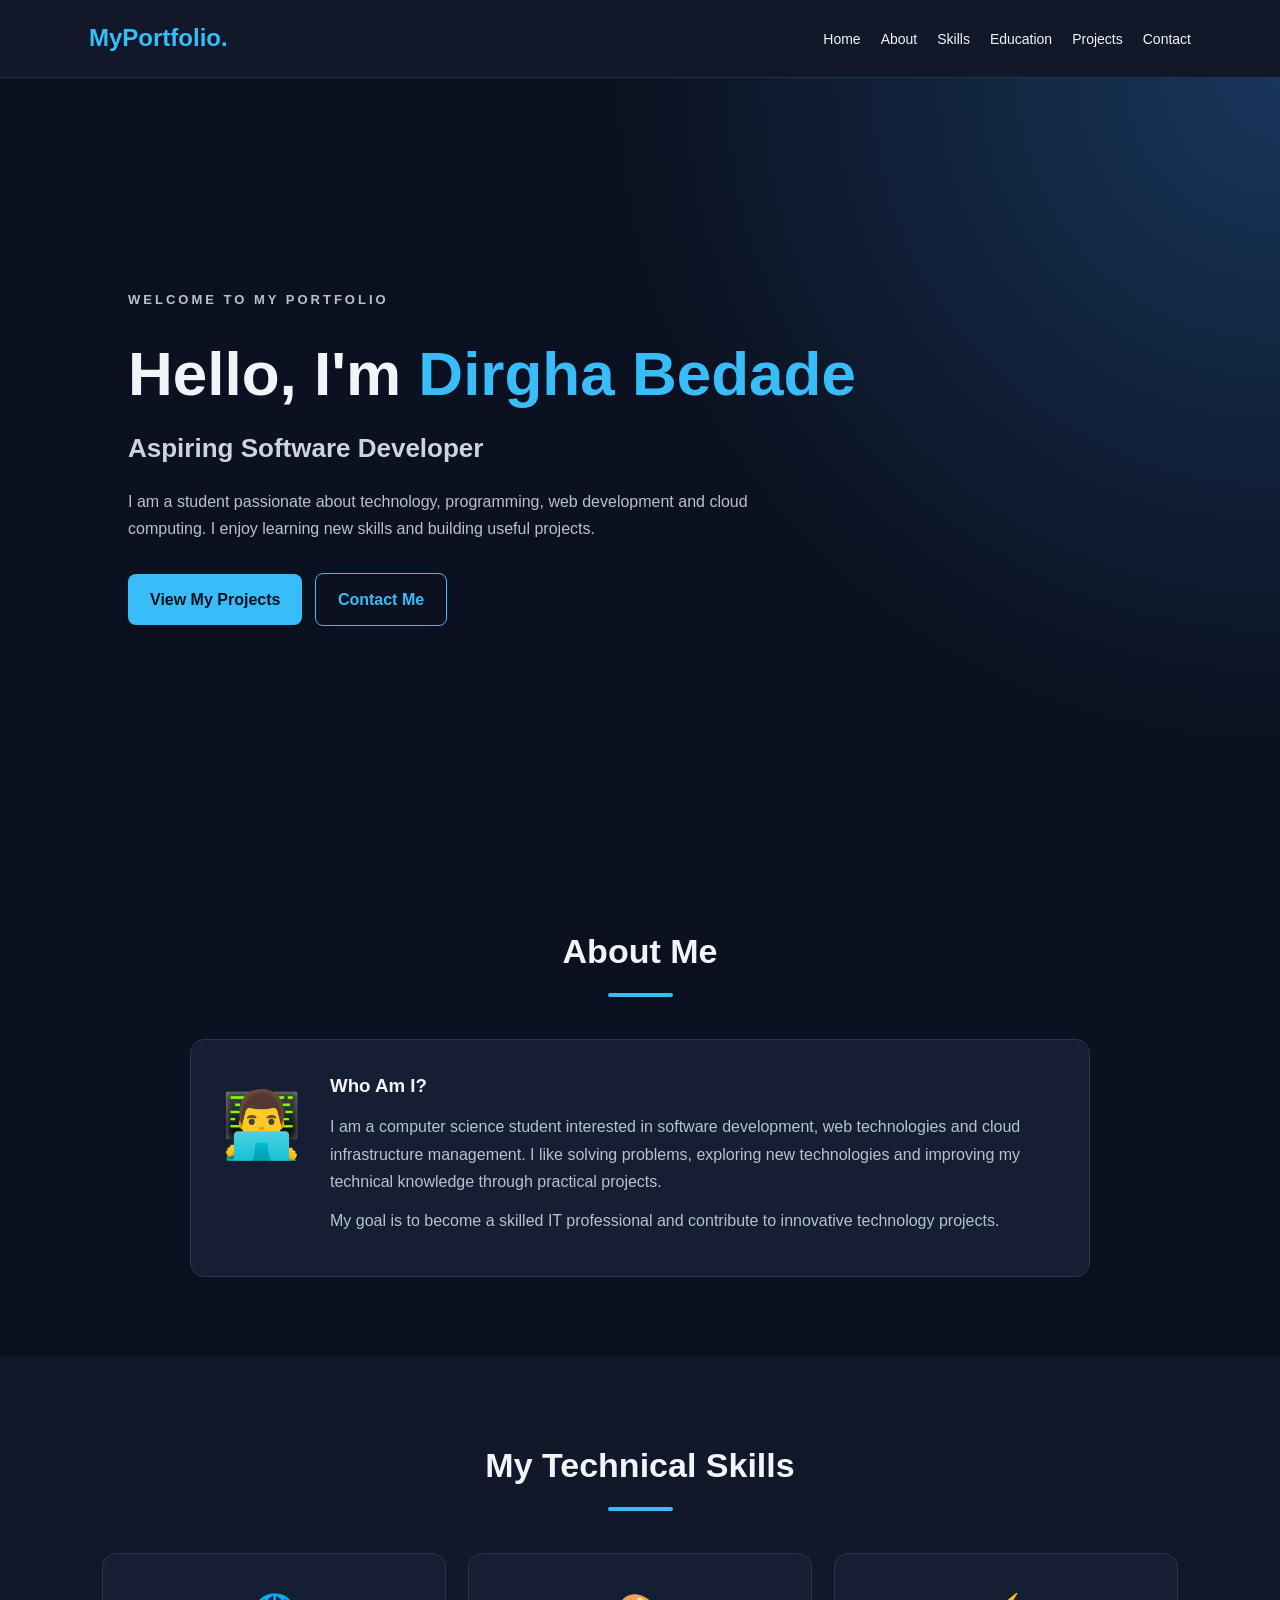
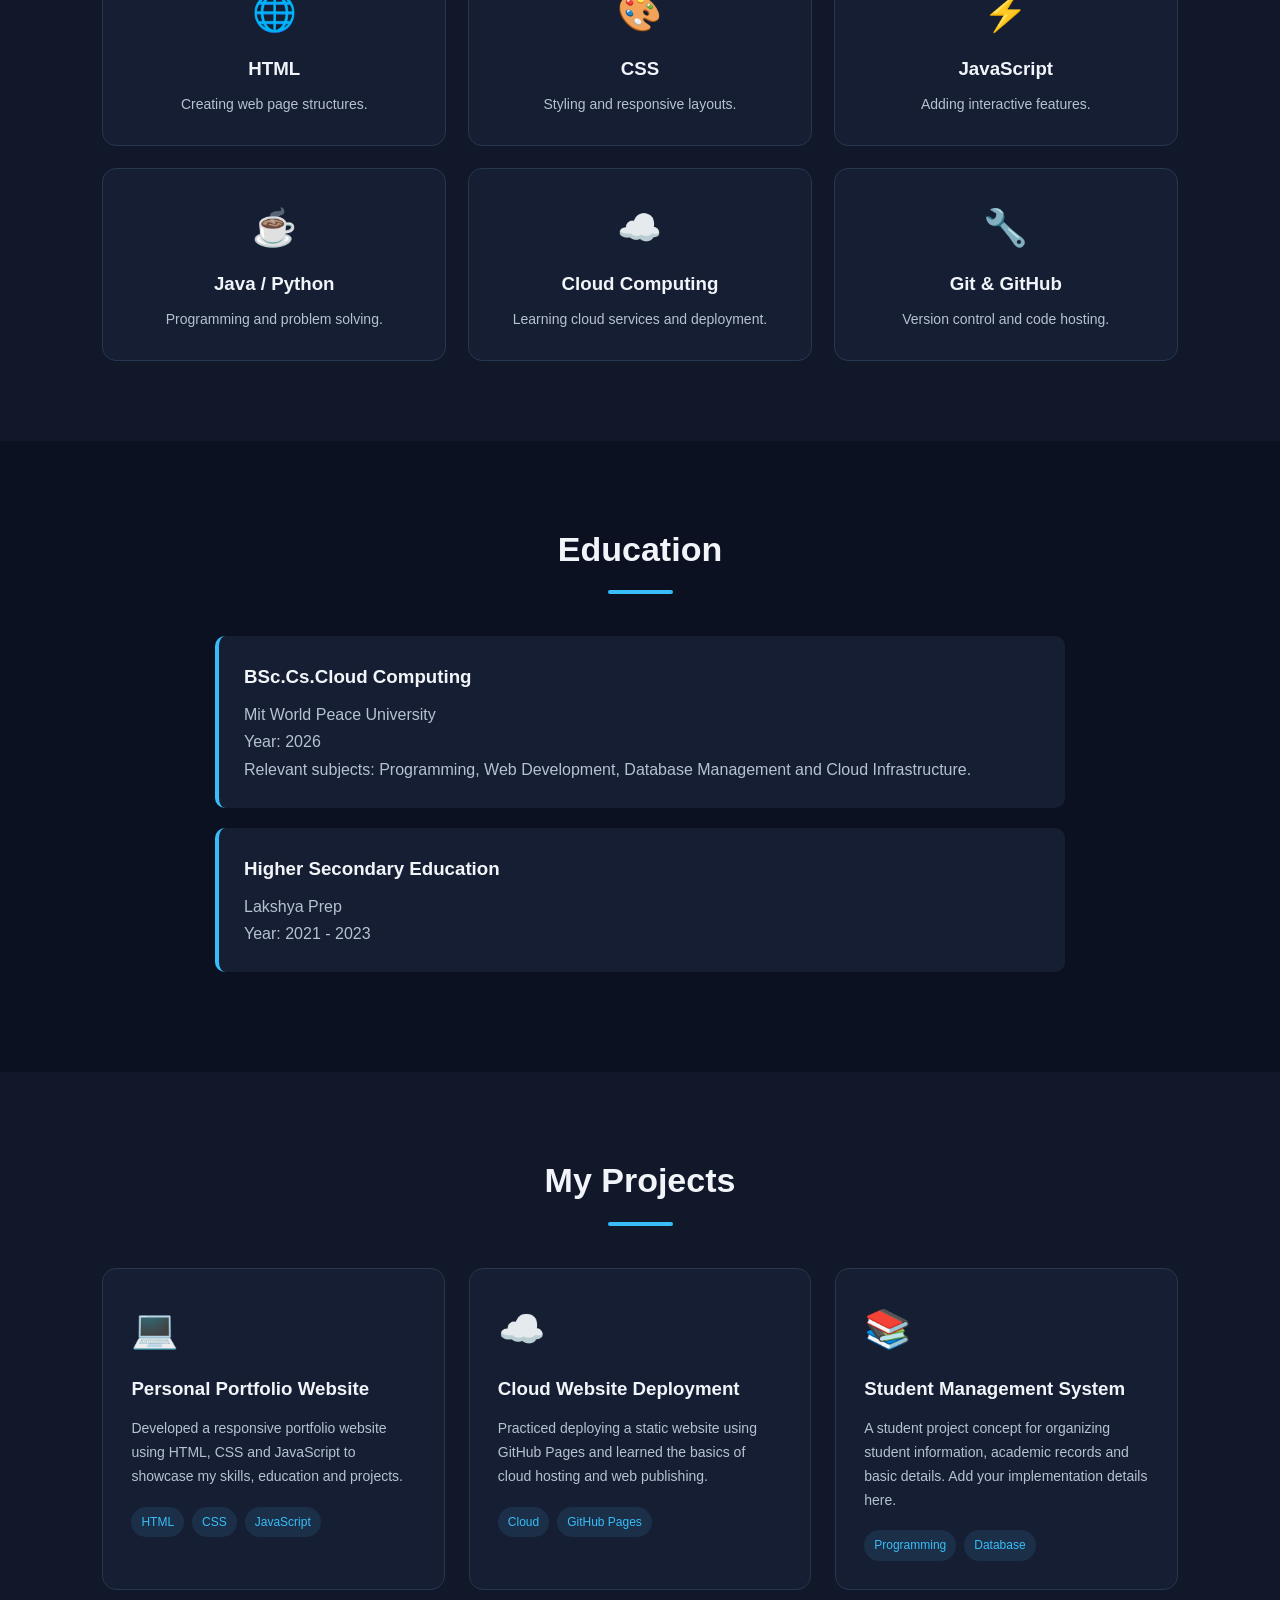
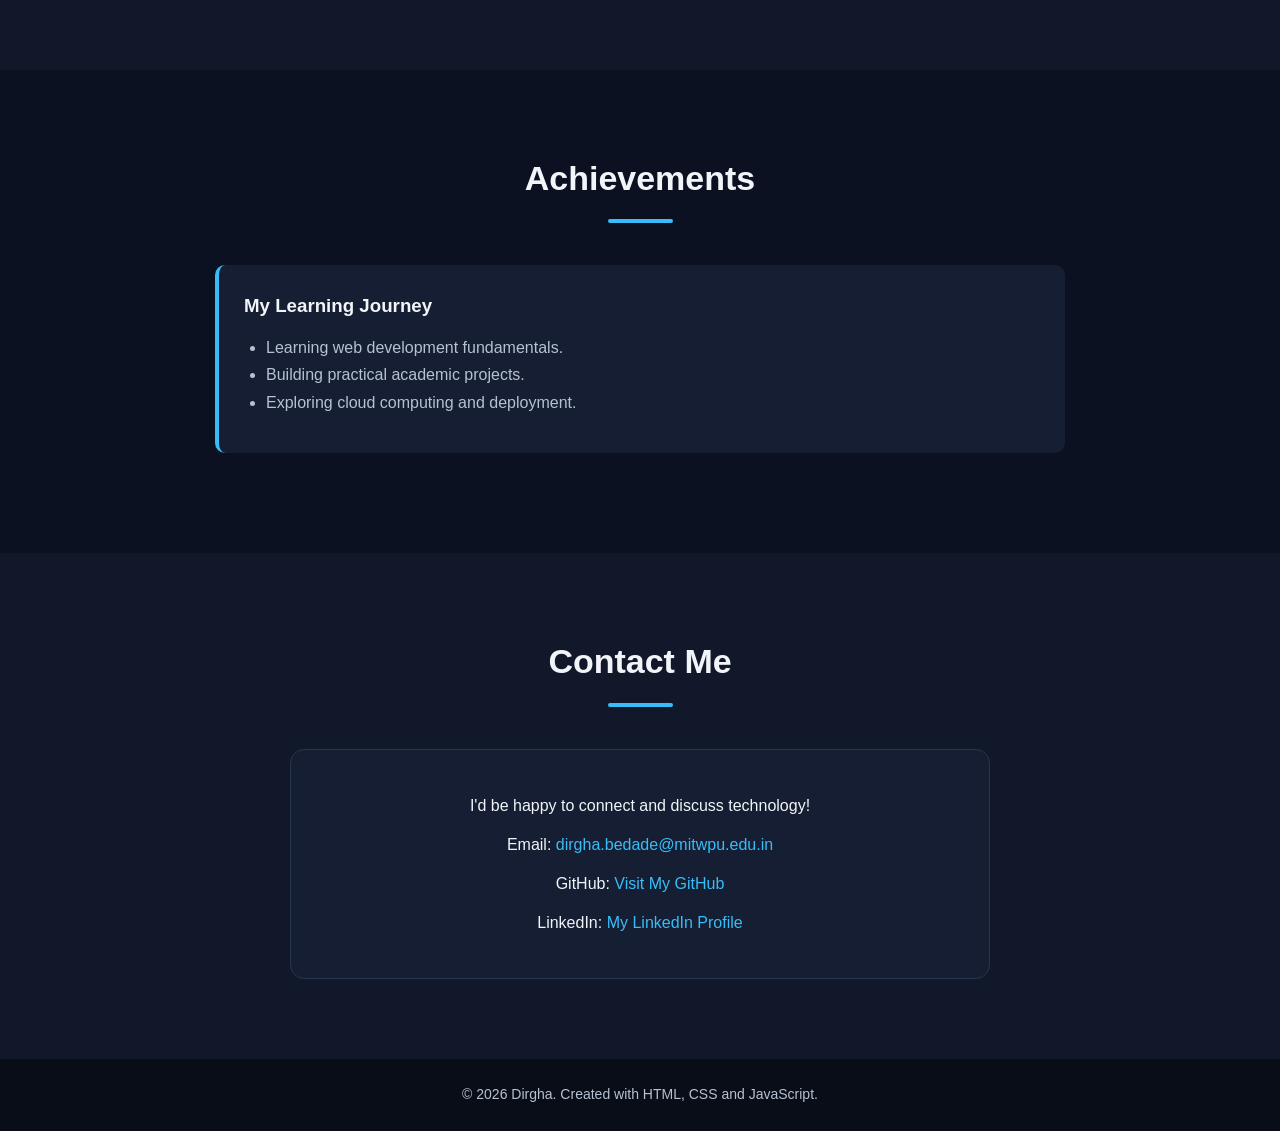
==== index.html @ ab1a13e2 "Add files via upload" ====
<!DOCTYPE html>
<html lang="en">
<head>
    <meta charset="UTF-8">
    <meta name="viewport" content="width=device-width, initial-scale=1.0">

    <title>My Portfolio | Student Developer</title>

    <link rel="stylesheet" href="style.css">
</head>

<body>

    <!-- Navigation Bar -->
    <header>
        <nav class="navbar">
            <a href="#home" class="logo">MyPortfolio.</a>

            <ul class="nav-links">
                <li><a href="#home">Home</a></li>
                <li><a href="#about">About</a></li>
                <li><a href="#skills">Skills</a></li>
                <li><a href="#education">Education</a></li>
                <li><a href="#projects">Projects</a></li>
                <li><a href="#contact">Contact</a></li>
            </ul>
        </nav>
    </header>

    <!-- Home Section -->
    <section id="home" class="hero">
        <div class="hero-content">
            <p class="welcome">WELCOME TO MY PORTFOLIO</p>

            <h1>Hello, I'm <span>Dirgha Bedade</span></h1>

            <h2>Aspiring Software Developer</h2>

            <p>
                I am a student passionate about technology,
                programming, web development and cloud computing.
                I enjoy learning new skills and building useful projects.
            </p>

            <a href="#projects" class="btn">View My Projects</a>
            <a href="#contact" class="btn btn-outline">Contact Me</a>
        </div>
    </section>

    <!-- About Section -->
    <section id="about" class="section">
        <h2 class="section-title">About Me</h2>

        <div class="about-content">
            <div class="about-icon">👨‍💻</div>

            <div>
                <h3>Who Am I?</h3>

                <p>
                    I am a computer science student interested in
                    software development, web technologies and cloud
                    infrastructure management. I like solving problems,
                    exploring new technologies and improving my
                    technical knowledge through practical projects.
                </p>

                <p>
                    My goal is to become a skilled IT professional
                    and contribute to innovative technology projects.
                </p>
            </div>
        </div>
    </section>

    <!-- Skills Section -->
    <section id="skills" class="section section-dark">
        <h2 class="section-title">My Technical Skills</h2>

        <div class="skills-container">
            <div class="skill-card">
                <div class="skill-icon">🌐</div>
                <h3>HTML</h3>
                <p>Creating web page structures.</p>
            </div>

            <div class="skill-card">
                <div class="skill-icon">🎨</div>
                <h3>CSS</h3>
                <p>Styling and responsive layouts.</p>
            </div>

            <div class="skill-card">
                <div class="skill-icon">⚡</div>
                <h3>JavaScript</h3>
                <p>Adding interactive features.</p>
            </div>

            <div class="skill-card">
                <div class="skill-icon">☕</div>
                <h3>Java / Python</h3>
                <p>Programming and problem solving.</p>
            </div>

            <div class="skill-card">
                <div class="skill-icon">☁️</div>
                <h3>Cloud Computing</h3>
                <p>Learning cloud services and deployment.</p>
            </div>

            <div class="skill-card">
                <div class="skill-icon">🔧</div>
                <h3>Git & GitHub</h3>
                <p>Version control and code hosting.</p>
            </div>
        </div>
    </section>

    <!-- Education Section -->
    <section id="education" class="section">
        <h2 class="section-title">Education</h2>

        <div class="education-card">
            <h3>BSc.Cs.Cloud Computing</h3>
            <p>Mit World Peace University</p>
            <p>Year: 2026</p>
            <p>
                Relevant subjects: Programming, Web Development,
                Database Management and Cloud Infrastructure.
            </p>
        </div>

        <div class="education-card">
            <h3>Higher Secondary Education</h3>
            <p>Lakshya Prep</p>
            <p>Year: 2021 - 2023</p>
        </div>
    </section>

    <!-- Projects Section -->
    <section id="projects" class="section section-dark">
        <h2 class="section-title">My Projects</h2>

        <div class="projects-container">

            <div class="project-card">
                <div class="project-icon">💻</div>
                <h3>Personal Portfolio Website</h3>
                <p>
                    Developed a responsive portfolio website using
                    HTML, CSS and JavaScript to showcase my skills,
                    education and projects.
                </p>
                <div class="tags">
                    <span>HTML</span>
                    <span>CSS</span>
                    <span>JavaScript</span>
                </div>
            </div>

            <div class="project-card">
                <div class="project-icon">☁️</div>
                <h3>Cloud Website Deployment</h3>
                <p>
                    Practiced deploying a static website using
                    GitHub Pages and learned the basics of cloud
                    hosting and web publishing.
                </p>
                <div class="tags">
                    <span>Cloud</span>
                    <span>GitHub Pages</span>
                </div>
            </div>

            <div class="project-card">
                <div class="project-icon">📚</div>
                <h3>Student Management System</h3>
                <p>
                    A student project concept for organizing student
                    information, academic records and basic details.
                    Add your implementation details here.
                </p>
                <div class="tags">
                    <span>Programming</span>
                    <span>Database</span>
                </div>
            </div>

        </div>
    </section>

    <!-- Achievements Section -->
    <section id="achievements" class="section">
        <h2 class="section-title">Achievements</h2>

        <div class="education-card">
            <h3>My Learning Journey</h3>
            <ul class="achievement-list">
                <li>Learning web development fundamentals.</li>
                <li>Building practical academic projects.</li>
                <li>Exploring cloud computing and deployment.</li>
            </ul>
            
        </div>
    </section>

    <!-- Contact Section -->
    <section id="contact" class="section section-dark">
        <h2 class="section-title">Contact Me</h2>

        <div class="contact-card">
            <p>I'd be happy to connect and discuss technology!</p>

            <p>
                Email:
                <a href="mailto:yourname@example.com">
                    dirgha.bedade@mitwpu.edu.in
                </a>
            </p>

            <p>
                GitHub:
                <a href="https://github.com/dirghabedade478"
                   target="_blank" rel="noopener noreferrer">
                    Visit My GitHub
                </a>
            </p>

            <p>
                LinkedIn:
                <a href="https://www.linkedin.com/"
                   target="_blank" rel="noopener noreferrer">
                    My LinkedIn Profile
                </a>
            </p>
        </div>
    </section>

    <!-- Footer -->
    <footer>
        <p>
            &copy; <span id="year"></span> Dirgha.
            Created with HTML, CSS and JavaScript.
        </p>
    </footer>

    <script src="script.js"></script>

</body>
</html>
---- style.css ----
/* General Settings */
* {
    margin: 0;
    padding: 0;
    box-sizing: border-box;
    scroll-behavior: smooth;
}

:root {
    --background: #0b1120;
    --card: #151e32;
    --primary: #38bdf8;
    --text: #f1f5f9;
    --muted: #b6c2d2;
}

body {
    font-family: Arial, Helvetica, sans-serif;
    background: var(--background);
    color: var(--text);
    line-height: 1.7;
}

a {
    color: var(--primary);
    text-decoration: none;
}

/* Navigation Bar */
header {
    background: #10182a;
    position: sticky;
    top: 0;
    z-index: 100;
    border-bottom: 1px solid #25314a;
}

.navbar {
    max-width: 1150px;
    margin: auto;
    padding: 18px 24px;
    display: flex;
    justify-content: space-between;
    align-items: center;
    gap: 20px;
}

.logo {
    font-size: 24px;
    font-weight: bold;
    color: var(--primary);
}

.nav-links {
    display: flex;
    flex-wrap: wrap;
    gap: 20px;
    list-style: none;
}

.nav-links a {
    color: var(--text);
    font-size: 14px;
    transition: color 0.3s;
}

.nav-links a:hover {
    color: var(--primary);
}

/* Home Section */
.hero {
    min-height: 85vh;
    display: flex;
    align-items: center;
    padding: 80px 10%;
    background:
        radial-gradient(
            circle at top right,
            #18365a,
            transparent 45%
        ),
        var(--background);
}

.hero-content {
    max-width: 780px;
}

.welcome {
    color: var(--primary);
    letter-spacing: 3px;
    font-size: 13px;
    font-weight: bold;
    margin-bottom: 18px;
}

.hero h1 {
    font-size: clamp(36px, 6vw, 62px);
    line-height: 1.2;
    margin-bottom: 14px;
}

.hero h1 span {
    color: var(--primary);
}

.hero h2 {
    font-size: 26px;
    color: #cbd5e1;
    margin-bottom: 18px;
}

.hero p {
    color: var(--muted);
    max-width: 650px;
    margin-bottom: 26px;
}

.btn {
    display: inline-block;
    background: var(--primary);
    color: #07111f;
    padding: 12px 22px;
    border-radius: 8px;
    font-weight: bold;
    margin: 5px 8px 5px 0;
    transition: transform 0.3s, background 0.3s;
}

.btn:hover {
    transform: translateY(-3px);
    background: #7dd3fc;
}

.btn-outline {
    color: var(--primary);
    background: transparent;
    border: 1px solid var(--primary);
}

/* Common Sections */
.section {
    padding: 80px 8%;
    scroll-margin-top: 75px;
}

.section-dark {
    background: #10182a;
}

.section-title {
    text-align: center;
    font-size: 34px;
    margin-bottom: 42px;
}

.section-title::after {
    content: "";
    display: block;
    width: 65px;
    height: 4px;
    background: var(--primary);
    margin: 12px auto 0;
    border-radius: 5px;
}

/* About */
.about-content {
    max-width: 900px;
    margin: auto;
    display: flex;
    align-items: flex-start;
    gap: 28px;
    background: var(--card);
    padding: 30px;
    border-radius: 14px;
    border: 1px solid #283750;
}

.about-icon {
    font-size: 65px;
}

.about-content h3 {
    margin-bottom: 12px;
}

.about-content p {
    color: var(--muted);
    margin-bottom: 12px;
}

/* Skills */
.skills-container {
    max-width: 1100px;
    margin: auto;
    display: grid;
    grid-template-columns: repeat(3, 1fr);
    gap: 22px;
}

.skill-card {
    background: var(--card);
    border: 1px solid #283750;
    padding: 28px 20px;
    text-align: center;
    border-radius: 14px;
    transition: transform 0.3s, border-color 0.3s;
}

.skill-card:hover {
    transform: translateY(-6px);
    border-color: var(--primary);
}

.skill-icon {
    font-size: 36px;
    margin-bottom: 10px;
}

.skill-card h3 {
    margin-bottom: 8px;
}

.skill-card p {
    color: var(--muted);
    font-size: 14px;
}

/* Education */
.education-card {
    max-width: 850px;
    margin: 0 auto 20px;
    padding: 25px;
    background: var(--card);
    border-left: 4px solid var(--primary);
    border-radius: 10px;
}

.education-card h3 {
    margin-bottom: 8px;
}

.education-card p,
.achievement-list {
    color: var(--muted);
}

.achievement-list {
    padding-left: 22px;
    margin: 12px 0;
}

/* Projects */
.projects-container {
    max-width: 1150px;
    margin: auto;
    display: grid;
    grid-template-columns: repeat(3, 1fr);
    gap: 24px;
}

.project-card {
    background: var(--card);
    border: 1px solid #283750;
    border-radius: 14px;
    padding: 28px;
    transition: transform 0.3s, border-color 0.3s;
}

.project-card:hover {
    transform: translateY(-6px);
    border-color: var(--primary);
}

.project-icon {
    font-size: 38px;
    margin-bottom: 12px;
}

.project-card h3 {
    margin-bottom: 12px;
}

.project-card p {
    color: var(--muted);
    font-size: 14px;
    margin-bottom: 18px;
}

.tags {
    display: flex;
    flex-wrap: wrap;
    gap: 8px;
}

.tags span {
    font-size: 12px;
    color: var(--primary);
    background: #1b3048;
    padding: 5px 10px;
    border-radius: 20px;
}

/* Contact */
.contact-card {
    max-width: 700px;
    margin: auto;
    padding: 30px;
    text-align: center;
    background: var(--card);
    border-radius: 14px;
    border: 1px solid #283750;
}

.contact-card p {
    margin: 12px 0;
    overflow-wrap: anywhere;
}

/* Footer */
footer {
    text-align: center;
    padding: 24px 16px;
    background: #080d18;
    color: var(--muted);
    font-size: 14px;
}

/* Mobile Responsive Design */
@media (max-width: 850px) {
    .navbar {
        flex-direction: column;
    }

    .nav-links {
        justify-content: center;
        gap: 12px 16px;
    }

    .skills-container,
    .projects-container {
        grid-template-columns: repeat(2, 1fr);
    }

    .hero {
        min-height: auto;
        padding: 100px 7%;
    }
}

@media (max-width: 550px) {
    .skills-container,
    .projects-container {
        grid-template-columns: 1fr;
    }

    .section {
        padding: 60px 6%;
    }

    .section-title {
        font-size: 28px;
    }

    .about-content {
        flex-direction: column;
        padding: 22px;
    }

    .hero h2 {
        font-size: 21px;
    }

    .navbar {
        padding: 15px 10px;
    }

    .nav-links {
        gap: 8px 12px;
    }

    .nav-links a {
        font-size: 13px;
    }
}
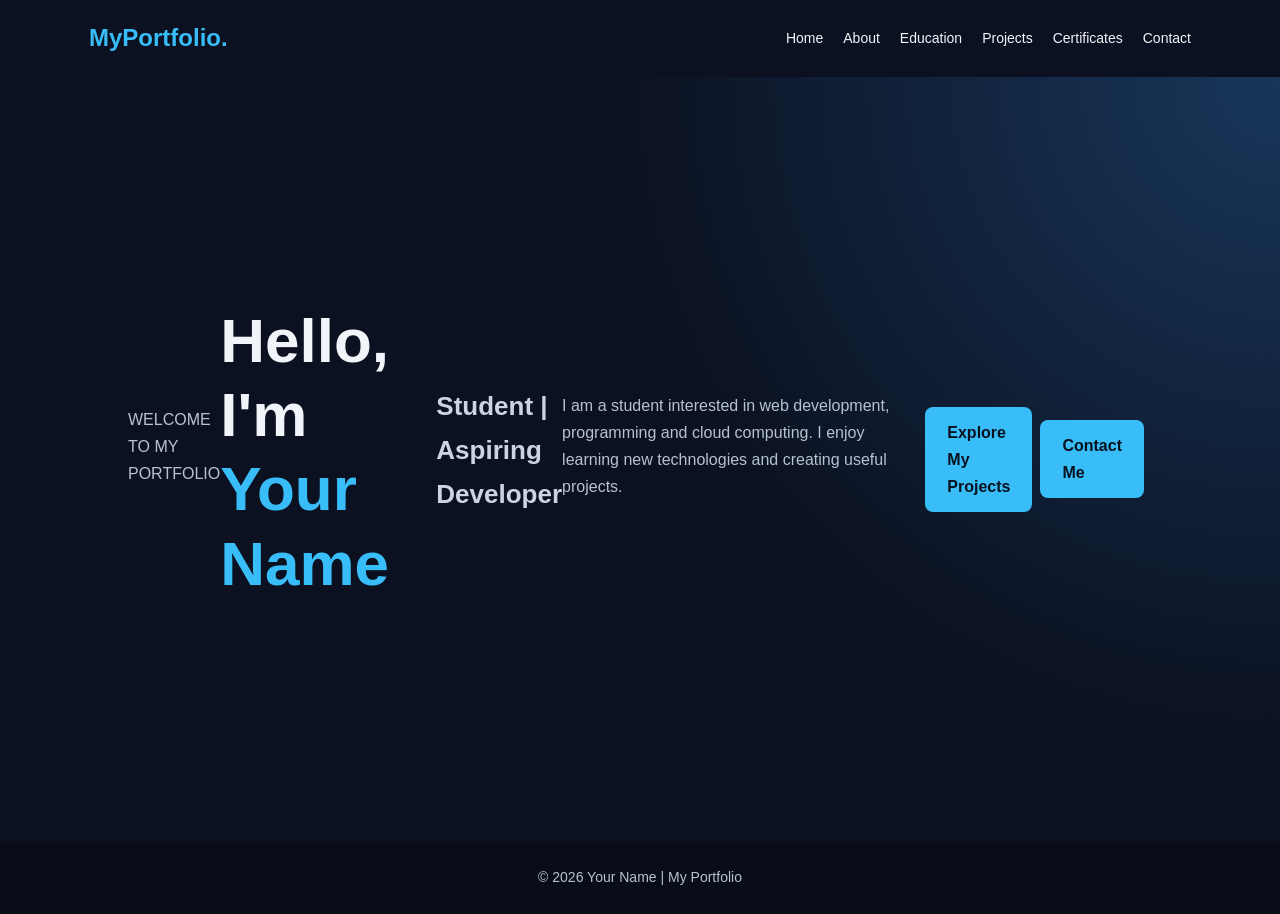
==== commit e3aa73c0: "Revise index.html for portfolio website structure Updated the index.html file to reflect a new struc" ====
--- a/index.html
+++ b/index.html
@@ -4,248 +4,42 @@
 <head>
     <meta charset="UTF-8">
     <meta name="viewport" content="width=device-width, initial-scale=1.0">
-
-    <title>My Portfolio | Student Developer</title>
-
+    <title>Home | My Portfolio</title>
     <link rel="stylesheet" href="style.css">
 </head>
-
 <body>
 
-    <!-- Navigation Bar -->
-    <header>
-        <nav class="navbar">
-            <a href="#home" class="logo">MyPortfolio.</a>
+<nav class="navbar">
+    <a href="index.html" class="logo">MyPortfolio.</a>
+    <div class="nav-links">
+        <a href="index.html">Home</a>
+        <a href="about.html">About</a>
+        <a href="education.html">Education</a>
+        <a href="projects.html">Projects</a>
+        <a href="certificates.html">Certificates</a>
+        <a href="contact.html">Contact</a>
+    </div>
+</nav>
 
-            <ul class="nav-links">
-                <li><a href="#home">Home</a></li>
-                <li><a href="#about">About</a></li>
-                <li><a href="#skills">Skills</a></li>
-                <li><a href="#education">Education</a></li>
-                <li><a href="#projects">Projects</a></li>
-                <li><a href="#contact">Contact</a></li>
-            </ul>
-        </nav>
-    </header>
+<main class="hero">
+    <p class="tag">WELCOME TO MY PORTFOLIO</p>
+    <h1>Hello, I'm <span>Your Name</span></h1>
+    <h2>Student | Aspiring Developer</h2>
+    <p>
+        I am a student interested in web development,
+        programming and cloud computing. I enjoy learning
+        new technologies and creating useful projects.
+    </p>
 
-    <!-- Home Section -->
-    <section id="home" class="hero">
-        <div class="hero-content">
-            <p class="welcome">WELCOME TO MY PORTFOLIO</p>
+    <a class="btn" href="projects.html">Explore My Projects</a>
+    <a class="btn secondary" href="contact.html">Contact Me</a>
+</main>
 
-            <h1>Hello, I'm <span>Dirgha Bedade</span></h1>
+<footer>
+    <p>&copy; <span id="year"></span> Your Name | My Portfolio</p>
+</footer>
 
-            <h2>Aspiring Software Developer</h2>
-
-            <p>
-                I am a student passionate about technology,
-                programming, web development and cloud computing.
-                I enjoy learning new skills and building useful projects.
-            </p>
-
-            <a href="#projects" class="btn">View My Projects</a>
-            <a href="#contact" class="btn btn-outline">Contact Me</a>
-        </div>
-    </section>
-
-    <!-- About Section -->
-    <section id="about" class="section">
-        <h2 class="section-title">About Me</h2>
-
-        <div class="about-content">
-            <div class="about-icon">👨‍💻</div>
-
-            <div>
-                <h3>Who Am I?</h3>
-
-                <p>
-                    I am a computer science student interested in
-                    software development, web technologies and cloud
-                    infrastructure management. I like solving problems,
-                    exploring new technologies and improving my
-                    technical knowledge through practical projects.
-                </p>
-
-                <p>
-                    My goal is to become a skilled IT professional
-                    and contribute to innovative technology projects.
-                </p>
-            </div>
-        </div>
-    </section>
-
-    <!-- Skills Section -->
-    <section id="skills" class="section section-dark">
-        <h2 class="section-title">My Technical Skills</h2>
-
-        <div class="skills-container">
-            <div class="skill-card">
-                <div class="skill-icon">🌐</div>
-                <h3>HTML</h3>
-                <p>Creating web page structures.</p>
-            </div>
-
-            <div class="skill-card">
-                <div class="skill-icon">🎨</div>
-                <h3>CSS</h3>
-                <p>Styling and responsive layouts.</p>
-            </div>
-
-            <div class="skill-card">
-                <div class="skill-icon">⚡</div>
-                <h3>JavaScript</h3>
-                <p>Adding interactive features.</p>
-            </div>
-
-            <div class="skill-card">
-                <div class="skill-icon">☕</div>
-                <h3>Java / Python</h3>
-                <p>Programming and problem solving.</p>
-            </div>
-
-            <div class="skill-card">
-                <div class="skill-icon">☁️</div>
-                <h3>Cloud Computing</h3>
-                <p>Learning cloud services and deployment.</p>
-            </div>
-
-            <div class="skill-card">
-                <div class="skill-icon">🔧</div>
-                <h3>Git & GitHub</h3>
-                <p>Version control and code hosting.</p>
-            </div>
-        </div>
-    </section>
-
-    <!-- Education Section -->
-    <section id="education" class="section">
-        <h2 class="section-title">Education</h2>
-
-        <div class="education-card">
-            <h3>BSc.Cs.Cloud Computing</h3>
-            <p>Mit World Peace University</p>
-            <p>Year: 2026</p>
-            <p>
-                Relevant subjects: Programming, Web Development,
-                Database Management and Cloud Infrastructure.
-            </p>
-        </div>
-
-        <div class="education-card">
-            <h3>Higher Secondary Education</h3>
-            <p>Lakshya Prep</p>
-            <p>Year: 2021 - 2023</p>
-        </div>
-    </section>
-
-    <!-- Projects Section -->
-    <section id="projects" class="section section-dark">
-        <h2 class="section-title">My Projects</h2>
-
-        <div class="projects-container">
-
-            <div class="project-card">
-                <div class="project-icon">💻</div>
-                <h3>Personal Portfolio Website</h3>
-                <p>
-                    Developed a responsive portfolio website using
-                    HTML, CSS and JavaScript to showcase my skills,
-                    education and projects.
-                </p>
-                <div class="tags">
-                    <span>HTML</span>
-                    <span>CSS</span>
-                    <span>JavaScript</span>
-                </div>
-            </div>
-
-            <div class="project-card">
-                <div class="project-icon">☁️</div>
-                <h3>Cloud Website Deployment</h3>
-                <p>
-                    Practiced deploying a static website using
-                    GitHub Pages and learned the basics of cloud
-                    hosting and web publishing.
-                </p>
-                <div class="tags">
-                    <span>Cloud</span>
-                    <span>GitHub Pages</span>
-                </div>
-            </div>
-
-            <div class="project-card">
-                <div class="project-icon">📚</div>
-                <h3>Student Management System</h3>
-                <p>
-                    A student project concept for organizing student
-                    information, academic records and basic details.
-                    Add your implementation details here.
-                </p>
-                <div class="tags">
-                    <span>Programming</span>
-                    <span>Database</span>
-                </div>
-            </div>
-
-        </div>
-    </section>
-
-    <!-- Achievements Section -->
-    <section id="achievements" class="section">
-        <h2 class="section-title">Achievements</h2>
-
-        <div class="education-card">
-            <h3>My Learning Journey</h3>
-            <ul class="achievement-list">
-                <li>Learning web development fundamentals.</li>
-                <li>Building practical academic projects.</li>
-                <li>Exploring cloud computing and deployment.</li>
-            </ul>
-            
-        </div>
-    </section>
-
-    <!-- Contact Section -->
-    <section id="contact" class="section section-dark">
-        <h2 class="section-title">Contact Me</h2>
-
-        <div class="contact-card">
-            <p>I'd be happy to connect and discuss technology!</p>
-
-            <p>
-                Email:
-                <a href="mailto:yourname@example.com">
-                    dirgha.bedade@mitwpu.edu.in
-                </a>
-            </p>
-
-            <p>
-                GitHub:
-                <a href="https://github.com/dirghabedade478"
-                   target="_blank" rel="noopener noreferrer">
-                    Visit My GitHub
-                </a>
-            </p>
-
-            <p>
-                LinkedIn:
-                <a href="https://www.linkedin.com/"
-                   target="_blank" rel="noopener noreferrer">
-                    My LinkedIn Profile
-                </a>
-            </p>
-        </div>
-    </section>
-
-    <!-- Footer -->
-    <footer>
-        <p>
-            &copy; <span id="year"></span> Dirgha.
-            Created with HTML, CSS and JavaScript.
-        </p>
-    </footer>
-
-    <script src="script.js"></script>
-
+<script src="script.js"></script>
 </body>
 </html>
+
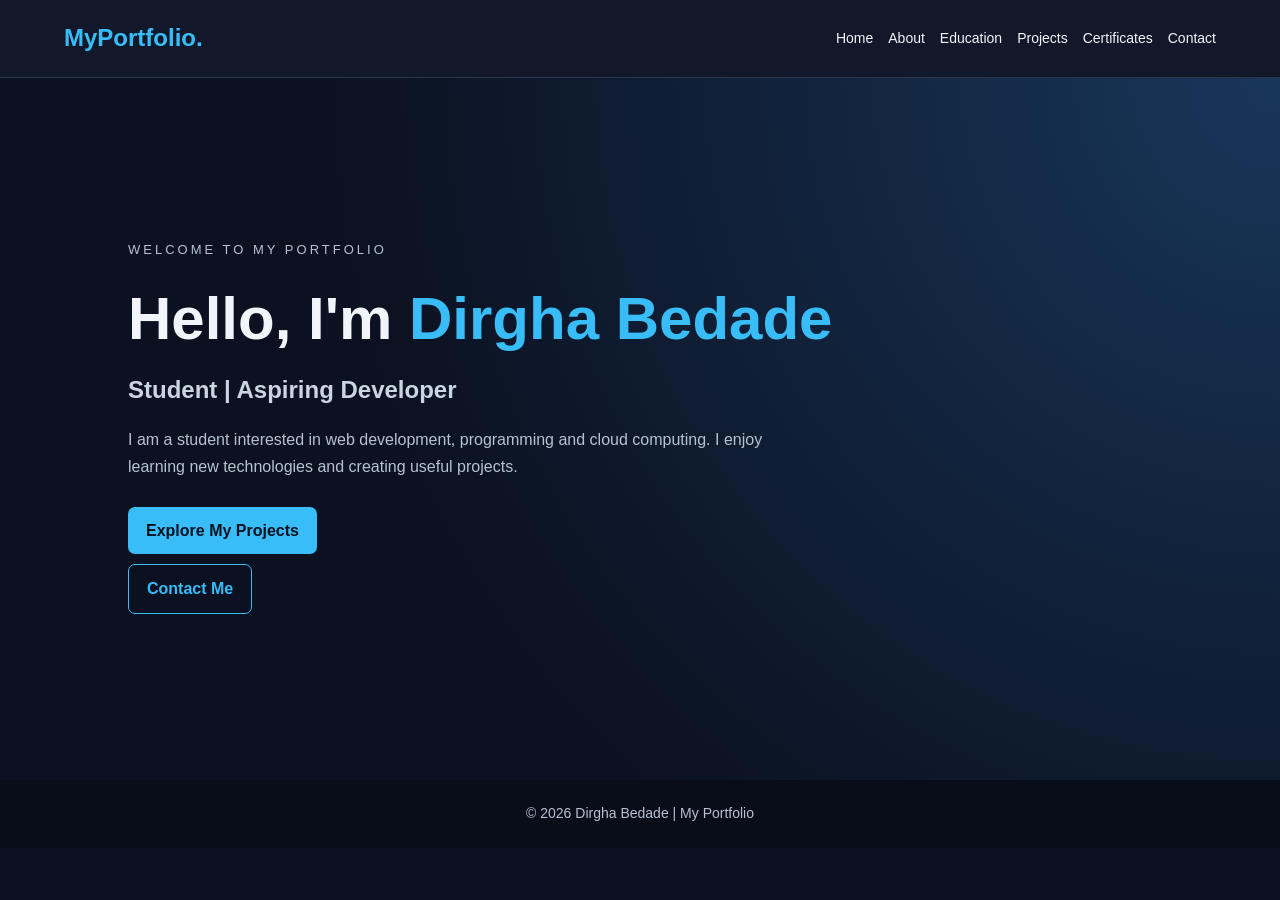
==== commit e2ad56c2: "Update index.html" ====
--- a/index.html
+++ b/index.html
@@ -23,7 +23,7 @@
 
 <main class="hero">
     <p class="tag">WELCOME TO MY PORTFOLIO</p>
-    <h1>Hello, I'm <span>Your Name</span></h1>
+    <h1>Hello, I'm <span>Dirgha Bedade</span></h1>
     <h2>Student | Aspiring Developer</h2>
     <p>
         I am a student interested in web development,
@@ -36,7 +36,7 @@
 </main>
 
 <footer>
-    <p>&copy; <span id="year"></span> Your Name | My Portfolio</p>
+    <p>&copy; <span id="year"></span> Dirgha Bedade | My Portfolio</p>
 </footer>
 
 <script src="script.js"></script>
--- a/style.css
+++ b/style.css
@@ -1,5 +1,4 @@
 
-/* General Settings */
 * {
     margin: 0;
     padding: 0;
@@ -7,382 +6,211 @@
     scroll-behavior: smooth;
 }
 
-:root {
-    --background: #0b1120;
-    --card: #151e32;
-    --primary: #38bdf8;
-    --text: #f1f5f9;
-    --muted: #b6c2d2;
-}
-
 body {
-    font-family: Arial, Helvetica, sans-serif;
-    background: var(--background);
-    color: var(--text);
+    font-family: Arial, sans-serif;
+    background: #0b1120;
+    color: #f1f5f9;
     line-height: 1.7;
 }
 
 a {
-    color: var(--primary);
+    color: #38bdf8;
     text-decoration: none;
 }
 
-/* Navigation Bar */
-header {
+/* Navigation */
+.navbar {
     background: #10182a;
-    position: sticky;
-    top: 0;
-    z-index: 100;
-    border-bottom: 1px solid #25314a;
-}
-
-.navbar {
-    max-width: 1150px;
-    margin: auto;
-    padding: 18px 24px;
+    padding: 18px 5%;
     display: flex;
     justify-content: space-between;
     align-items: center;
-    gap: 20px;
+    flex-wrap: wrap;
+    gap: 18px;
+    border-bottom: 1px solid #29364c;
 }
 
 .logo {
+    color: #38bdf8;
     font-size: 24px;
     font-weight: bold;
-    color: var(--primary);
 }
 
 .nav-links {
     display: flex;
     flex-wrap: wrap;
-    gap: 20px;
-    list-style: none;
+    gap: 15px;
 }
 
 .nav-links a {
-    color: var(--text);
+    color: #f1f5f9;
     font-size: 14px;
-    transition: color 0.3s;
 }
 
 .nav-links a:hover {
-    color: var(--primary);
-}
-
-/* Home Section */
+    color: #38bdf8;
+}
+
+/* Home page */
 .hero {
-    min-height: 85vh;
+    min-height: 78vh;
+    padding: 100px 10%;
     display: flex;
-    align-items: center;
-    padding: 80px 10%;
-    background:
-        radial-gradient(
-            circle at top right,
-            #18365a,
-            transparent 45%
-        ),
-        var(--background);
-}
-
-.hero-content {
-    max-width: 780px;
-}
-
-.welcome {
-    color: var(--primary);
+    flex-direction: column;
+    justify-content: center;
+    align-items: flex-start;
+    background: radial-gradient(
+        circle at top right,
+        #18365a,
+        #0b1120 65%
+    );
+}
+
+.tag {
+    color: #38bdf8;
     letter-spacing: 3px;
     font-size: 13px;
-    font-weight: bold;
-    margin-bottom: 18px;
+    margin-bottom: 20px;
 }
 
 .hero h1 {
-    font-size: clamp(36px, 6vw, 62px);
+    font-size: clamp(36px, 6vw, 60px);
     line-height: 1.2;
-    margin-bottom: 14px;
 }
 
 .hero h1 span {
-    color: var(--primary);
+    color: #38bdf8;
 }
 
 .hero h2 {
-    font-size: 26px;
+    margin: 15px 0;
     color: #cbd5e1;
-    margin-bottom: 18px;
 }
 
 .hero p {
-    color: var(--muted);
     max-width: 650px;
-    margin-bottom: 26px;
-}
-
+    color: #b6c2d2;
+    margin-bottom: 22px;
+}
+
+/* Buttons */
 .btn {
     display: inline-block;
-    background: var(--primary);
-    color: #07111f;
-    padding: 12px 22px;
-    border-radius: 8px;
+    background: #38bdf8;
+    color: #08111f;
+    padding: 10px 18px;
+    border-radius: 7px;
+    margin: 5px 8px 5px 0;
     font-weight: bold;
-    margin: 5px 8px 5px 0;
-    transition: transform 0.3s, background 0.3s;
 }
 
 .btn:hover {
-    transform: translateY(-3px);
     background: #7dd3fc;
 }
 
-.btn-outline {
-    color: var(--primary);
+.secondary {
     background: transparent;
-    border: 1px solid var(--primary);
-}
-
-/* Common Sections */
-.section {
-    padding: 80px 8%;
-    scroll-margin-top: 75px;
-}
-
-.section-dark {
-    background: #10182a;
-}
-
-.section-title {
+    border: 1px solid #38bdf8;
+    color: #38bdf8;
+}
+
+/* Inner pages */
+.page {
+    max-width: 1100px;
+    min-height: 75vh;
+    margin: auto;
+    padding: 60px 24px;
+}
+
+.page > h1 {
+    font-size: 36px;
+    color: #38bdf8;
     text-align: center;
-    font-size: 34px;
-    margin-bottom: 42px;
-}
-
-.section-title::after {
-    content: "";
-    display: block;
-    width: 65px;
-    height: 4px;
-    background: var(--primary);
-    margin: 12px auto 0;
-    border-radius: 5px;
-}
-
-/* About */
-.about-content {
-    max-width: 900px;
+    margin-bottom: 35px;
+}
+
+/* Cards */
+.card {
+    background: #151e32;
+    border: 1px solid #29364c;
+    border-radius: 12px;
+    padding: 26px;
+    margin-bottom: 22px;
+    overflow-wrap: anywhere;
+}
+
+.card h2 {
+    margin-bottom: 12px;
+    color: #f1f5f9;
+}
+
+.card p {
+    color: #b6c2d2;
+    margin-bottom: 12px;
+}
+
+.grid {
+    display: grid;
+    grid-template-columns: repeat(2, minmax(0, 1fr));
+    gap: 22px;
+}
+
+.text-link {
+    display: inline-block;
+    margin-top: 8px;
+    font-weight: bold;
+}
+
+.text-link:hover {
+    text-decoration: underline;
+}
+
+.contact-card {
+    max-width: 750px;
     margin: auto;
-    display: flex;
-    align-items: flex-start;
-    gap: 28px;
-    background: var(--card);
-    padding: 30px;
-    border-radius: 14px;
-    border: 1px solid #283750;
-}
-
-.about-icon {
-    font-size: 65px;
-}
-
-.about-content h3 {
-    margin-bottom: 12px;
-}
-
-.about-content p {
-    color: var(--muted);
-    margin-bottom: 12px;
-}
-
-/* Skills */
-.skills-container {
-    max-width: 1100px;
-    margin: auto;
-    display: grid;
-    grid-template-columns: repeat(3, 1fr);
-    gap: 22px;
-}
-
-.skill-card {
-    background: var(--card);
-    border: 1px solid #283750;
-    padding: 28px 20px;
-    text-align: center;
-    border-radius: 14px;
-    transition: transform 0.3s, border-color 0.3s;
-}
-
-.skill-card:hover {
-    transform: translateY(-6px);
-    border-color: var(--primary);
-}
-
-.skill-icon {
-    font-size: 36px;
-    margin-bottom: 10px;
-}
-
-.skill-card h3 {
-    margin-bottom: 8px;
-}
-
-.skill-card p {
-    color: var(--muted);
-    font-size: 14px;
-}
-
-/* Education */
-.education-card {
-    max-width: 850px;
-    margin: 0 auto 20px;
-    padding: 25px;
-    background: var(--card);
-    border-left: 4px solid var(--primary);
-    border-radius: 10px;
-}
-
-.education-card h3 {
-    margin-bottom: 8px;
-}
-
-.education-card p,
-.achievement-list {
-    color: var(--muted);
-}
-
-.achievement-list {
-    padding-left: 22px;
-    margin: 12px 0;
-}
-
-/* Projects */
-.projects-container {
-    max-width: 1150px;
-    margin: auto;
-    display: grid;
-    grid-template-columns: repeat(3, 1fr);
-    gap: 24px;
-}
-
-.project-card {
-    background: var(--card);
-    border: 1px solid #283750;
-    border-radius: 14px;
-    padding: 28px;
-    transition: transform 0.3s, border-color 0.3s;
-}
-
-.project-card:hover {
-    transform: translateY(-6px);
-    border-color: var(--primary);
-}
-
-.project-icon {
-    font-size: 38px;
-    margin-bottom: 12px;
-}
-
-.project-card h3 {
-    margin-bottom: 12px;
-}
-
-.project-card p {
-    color: var(--muted);
-    font-size: 14px;
-    margin-bottom: 18px;
-}
-
-.tags {
-    display: flex;
-    flex-wrap: wrap;
-    gap: 8px;
-}
-
-.tags span {
-    font-size: 12px;
-    color: var(--primary);
-    background: #1b3048;
-    padding: 5px 10px;
-    border-radius: 20px;
-}
-
-/* Contact */
-.contact-card {
-    max-width: 700px;
-    margin: auto;
-    padding: 30px;
-    text-align: center;
-    background: var(--card);
-    border-radius: 14px;
-    border: 1px solid #283750;
-}
-
-.contact-card p {
-    margin: 12px 0;
-    overflow-wrap: anywhere;
+}
+
+.note {
+    color: #b6c2d2;
+    margin-top: 20px;
 }
 
 /* Footer */
 footer {
+    background: #080d18;
+    color: #b6c2d2;
     text-align: center;
-    padding: 24px 16px;
-    background: #080d18;
-    color: var(--muted);
+    padding: 22px 12px;
     font-size: 14px;
 }
 
-/* Mobile Responsive Design */
-@media (max-width: 850px) {
+/* Mobile responsive layout */
+@media (max-width: 700px) {
     .navbar {
         flex-direction: column;
+        align-items: center;
     }
 
     .nav-links {
         justify-content: center;
-        gap: 12px 16px;
-    }
-
-    .skills-container,
-    .projects-container {
-        grid-template-columns: repeat(2, 1fr);
+        gap: 10px 14px;
     }
 
     .hero {
         min-height: auto;
-        padding: 100px 7%;
-    }
-}
-
-@media (max-width: 550px) {
-    .skills-container,
-    .projects-container {
+        padding: 75px 7%;
+    }
+
+    .grid {
         grid-template-columns: 1fr;
     }
 
-    .section {
-        padding: 60px 6%;
-    }
-
-    .section-title {
-        font-size: 28px;
-    }
-
-    .about-content {
-        flex-direction: column;
-        padding: 22px;
-    }
-
-    .hero h2 {
-        font-size: 21px;
-    }
-
-    .navbar {
-        padding: 15px 10px;
-    }
-
-    .nav-links {
-        gap: 8px 12px;
-    }
-
-    .nav-links a {
-        font-size: 13px;
-    }
-}
+    .page {
+        padding: 40px 18px;
+    }
+
+    .page > h1 {
+        font-size: 29px;
+    }
+}
+
